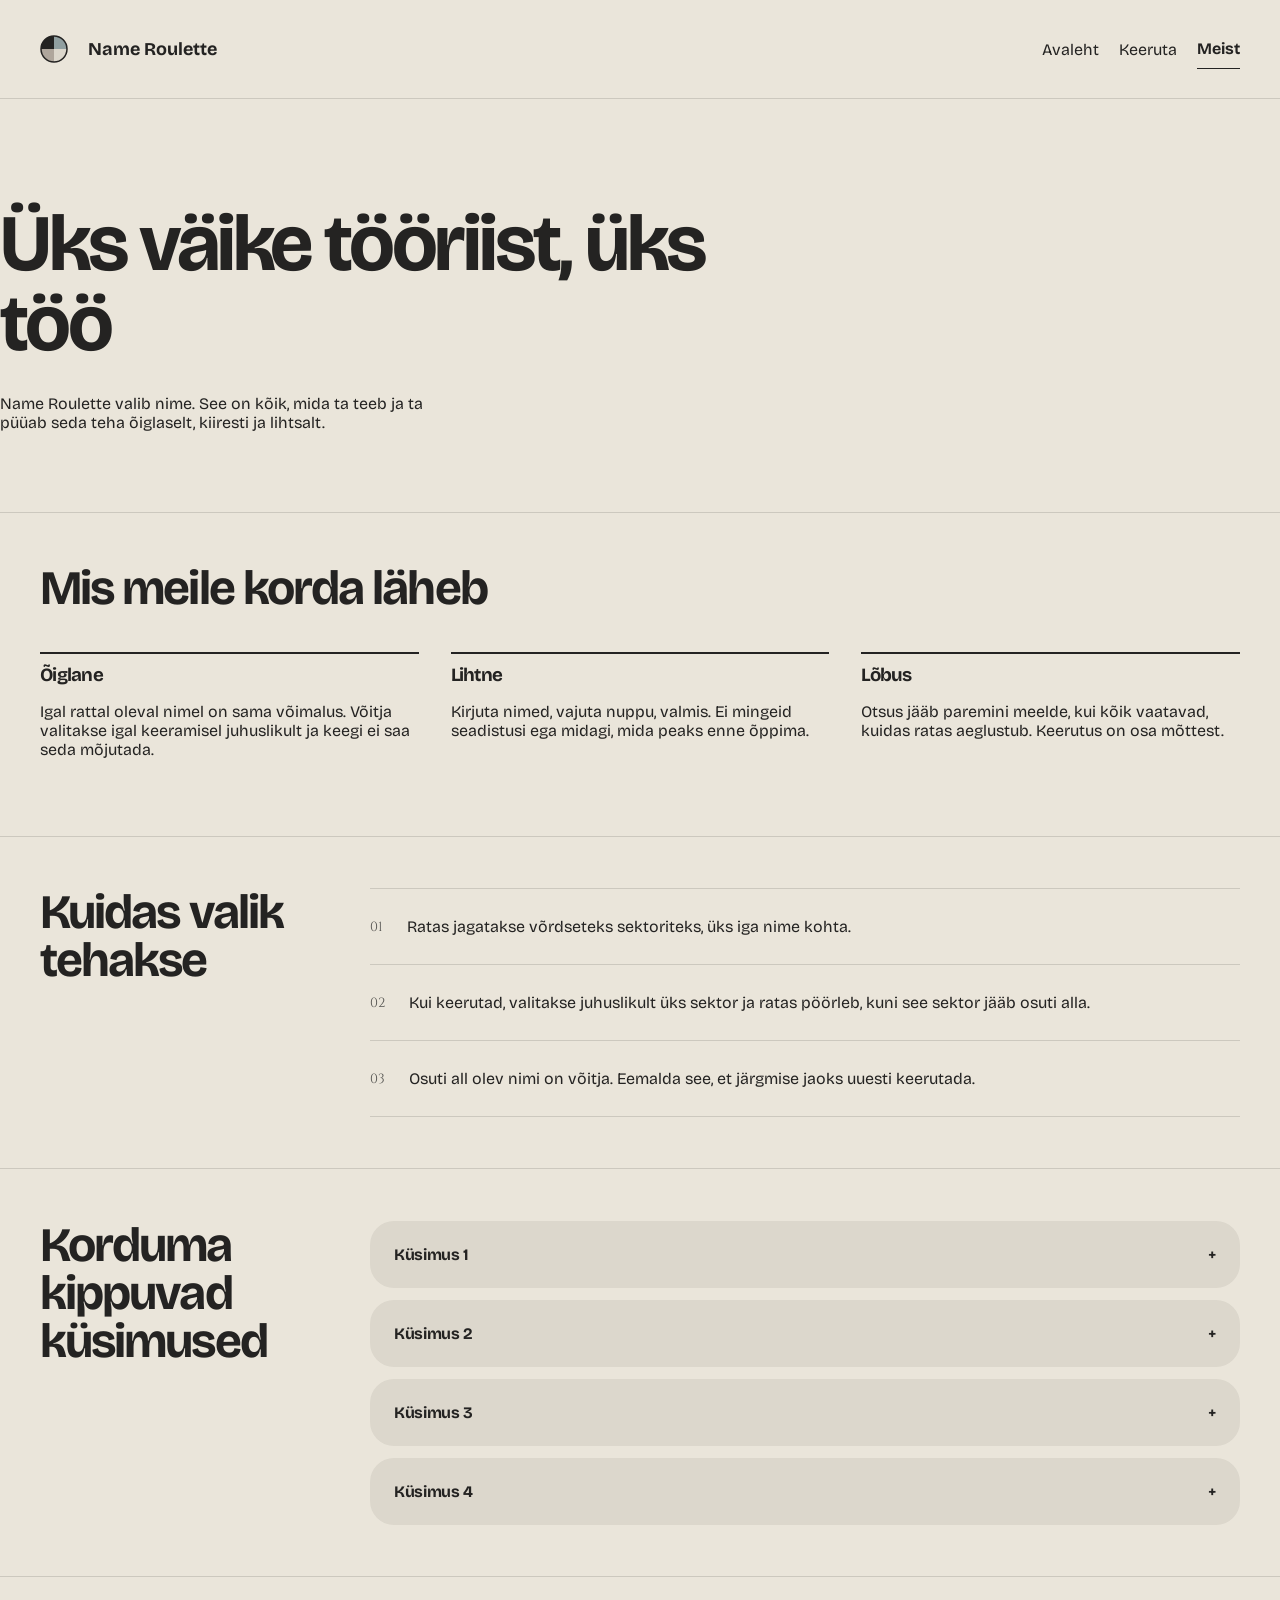
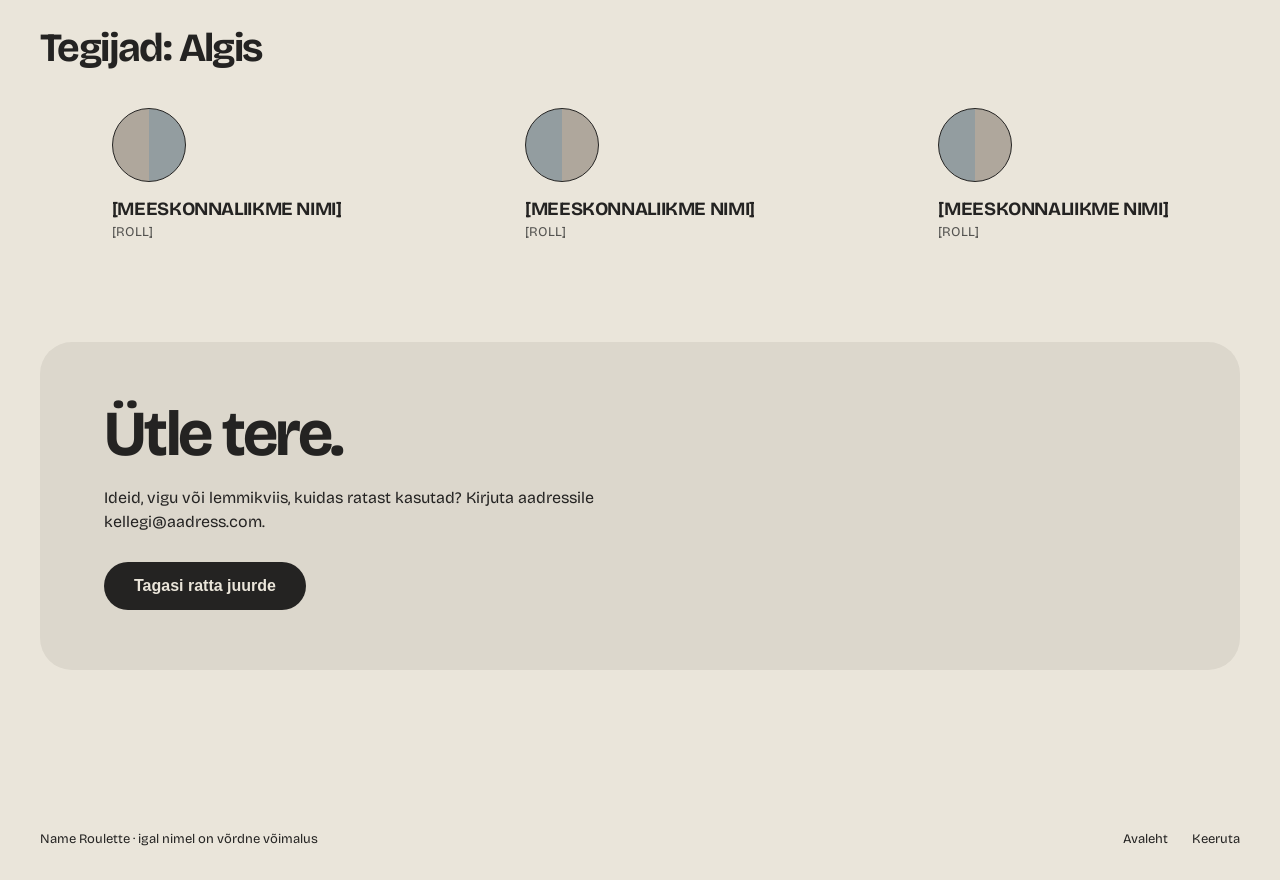
==== public/about.html @ b5416e70 "Add about page" ====
<!DOCTYPE html>
<html lang="et">
<head>
    <meta charset="UTF-8">
    <title>Name Roulette</title>
    <link rel="stylesheet" href="css/main.css">
    <meta name="viewport" content="width=device-width, initial-scale=1.0">
</head>
<body>
    <header>
        <div class="full-logo"><img src="./media/logo.svg" alt="Low fidelity roulette">
            <p>Name Roulette</p>
        </div>
        <div class="nav">
            <a href="/public/index.html">Avaleht</a>
            <a href="/main">Keeruta</a>
            <a class="active" href="">Meist</a>
        </div>
    </header>
    <div class="line"></div>
    <section class="about-hero">
        <div class="h-left">
            <h1>Üks väike tööriist, üks <br>töö</h1>
            <p>Name Roulette valib nime. See on kõik, mida ta teeb ja ta <br>püüab seda teha õiglaselt, kiiresti ja lihtsalt.</p>
        </div>
    </section>
    <div class="line"></div>
    <section class="about-info">
        <h2>Mis meile korda läheb</h2>
        <div class="about-info-container">
            <div class="step">
                <h3>Õiglane</h3>
                <p>Igal rattal oleval nimel on sama võimalus. Võitja valitakse igal keeramisel juhuslikult ja keegi ei saa seda mõjutada.</p>
            </div>
            <div class="step">
                <h3>Lihtne</h3>
                <p>Kirjuta nimed, vajuta nuppu, valmis. Ei mingeid seadistusi ega midagi, mida peaks enne õppima.</p>
            </div>
            <div class="step">
                <h3>Lõbus</h3>
                <p>Otsus jääb paremini meelde, kui kõik vaatavad, kuidas ratas aeglustub. Keerutus on osa mõttest.</p>
            </div>
        </div>
    </section>
    <div class="line"></div>
    <section class="process">
        <h2>Kuidas valik tehakse</h2>
        <ol class="process-list">
            <li>
                <span class="number">01</span>
                <p>Ratas jagatakse võrdseteks sektoriteks, üks iga nime kohta.</p>
            </li>
            <li>
                <span class="number">02</span>
                <p>Kui keerutad, valitakse juhuslikult üks sektor ja ratas pöörleb, kuni see sektor jääb osuti alla.</p>
            </li>
            <li>
                <span class="number">03</span>
                <p>Osuti all olev nimi on võitja. Eemalda see, et järgmise jaoks uuesti keerutada.</p>
            </li>
        </ol>
    </section>
    <div class="line"></div>
    <section class="faq">
        <h2>Korduma kippuvad küsimused</h2>
        <div class="faq-list">
            <details class="faq-item">
                <summary>Küsimus 1</summary>
                <p>Vastus 1</p>
            </details>
            <details class="faq-item">
                <summary>Küsimus 2</summary>
                <p>Vastus 2</p>
            </details>
            <details class="faq-item">
                <summary>Küsimus 3</summary>
                <p>Vastus 3</p>
            </details>
            <details class="faq-item">
                <summary>Küsimus 4</summary>
                <p>Vastus 4</p>
            </details>
        </div>
    </section>
    <div class="line"></div>
    <section class="team">
        <h2>Tegijad: Algis</h2>
        <div class="team-list">
            <div class="member">
                <div class="avatar"></div>
                <h3>[MEESKONNALIIKME NIMI]</h3>
                <p>[ROLL]</p>
            </div>
            <div class="member">
                <div class="avatar flip"></div>
                <h3>[MEESKONNALIIKME NIMI]</h3>
                <p>[ROLL]</p>
            </div>
            <div class="member">
                <div class="avatar flip"></div>
                <h3>[MEESKONNALIIKME NIMI]</h3>
                <p>[ROLL]</p>
            </div>
        </div>
    </section>
    <section class="contact">
        <div class="contact-card">
            <h2>Ütle tere.</h2>
            <p>Ideid, vigu või lemmikviis, kuidas ratast kasutad? Kirjuta aadressile kellegi@aadress.com.</p>
            <a href="/main"><button class="cta">Tagasi ratta juurde</button></a>
        </div>
    </section>
    <footer>
        <p class="slogan">
            Name Roulette · igal nimel on võrdne võimalus
        </p>
        <div class="links">
            <a href="/public/index.html">Avaleht</a>
            <a href="/main">Keeruta</a>
        </div>
    </footer>
</body>
</html>
---- public/css/main.css ----
@import url('https://fonts.googleapis.com/css2?family=Bricolage+Grotesque:opsz,wght@12..96,200..800&family=Cinzel:wght@400..900&display=swap');

body {
    font-family: 'Bricolage Grotesque', sans-serif;
    font-optical-sizing: auto;
    font-style: normal;


    max-width: 1400px;
    display: flex;
    flex-direction: column;
    margin: auto;
    background-color: #EAE5DA;
    color: #242322;
    overflow-x: hidden;

}
header {
    display: flex;
    align-items: center;
    justify-content: space-between;
    padding: 20px 40px;
}
.full-logo {
    display: flex;
    flex-direction: row;
    align-items: center;
    gap: 20px;
}
.full-logo p {
    font-weight: bold;
    font-size: large;
}
header .nav{
    display: flex;
    flex-direction: row;
    align-items: center;
    gap: 20px;
}
header .nav a {
    text-decoration: none;
    color: inherit;
}
header .nav a.active {
    border-bottom: 1px solid;
    padding-bottom: 10px;
    transform: translatey(5px);
    font-weight: bold;
}
.hero {
    display: flex;
    flex-direction: row;
    padding: 0 40px;
    justify-content: space-between;
    margin-top: 10%;
    padding-bottom: 10%;
}
.hero .h-left {
    max-width: 400px;
}
h1 {
    font-size: 5em;
    line-height: 1;
    letter-spacing: -0.04em;
    margin-bottom: 30px;
}
.h1-style {
    font-size: 5em;
    line-height: 1;
    letter-spacing: -0.04em;
    margin-bottom: 30px;
}
h2 {
    font-size: 3em;
    line-height: 1;
    letter-spacing: -0.04em;
}

.hero .h-left p {
    font-size: large;
}
.cta {
    padding: 15px 30px;
    border-radius: 100px;
    font-size: inherit;
    background-color: #242322;
    color: #EAE5DA;
    border: none;
    cursor: pointer;
    font-weight: bold;

}
.hero .h-buttons {
    display: flex;
    flex-direction: row;
    align-items: center;
    margin-top: 30px;
}
.hero .h-buttons a{
    color: inherit;
    margin: 0 20px;
    font-weight: 600;
}
.hero .h-right img {
    width: 480px;
}

.line {
    width: 100%;
    height: 1px;
    background: #CCC8BE;
}
.howto {
    padding: 10% 40px;
}

.howto-container {
    display: flex;
    align-items: center;
    justify-content: center;
    gap: 24px;
}

.step {
    display: flex;
    flex-direction: column;
    background-color: #DCD7CC;
    padding: 32px;
    border-radius: 24px;
    width: 100%;
}

.howto h3 {
    margin: 0;
    letter-spacing: -0.04em;
}
.howto h2 {
    margin-top: 0;
}
.howto-container .step span {
    color: #545350;
    font-size: smaller;
    letter-spacing: -0.04em;
}
.howto-container .step .count {
    color: #545350;
    font-size: smaller;
    margin-top: 0;
}
.howto-container .inner {
    margin-bottom: 0;
}
.info {
    padding: 10% 40px;
}
.info h2 {
    margin-top: 0;
}
.info h3 {
    margin: 0;
    letter-spacing: -0.04em;
}
.info-container {
    display: flex;
    flex-direction: row;
    align-items: flex-start;
    gap: 32px;
}
.info .step {
    background: none;
    border-top: 2px solid;
    border-radius: 0;
    padding: 10px 0;
}
.tryout {
    display: flex;
    flex-direction: column;
    align-items: flex-start;
    border-radius: 32px;
    background-color: #242322;
    color: #EAE5DA;
    padding: 40px;
    margin-bottom: 10%;
    padding-bottom: 60px;
}
.cta-inv {
    padding: 15px 30px;
    border-radius: 100px;
    font-size: inherit;
    background-color: #EAE5DA;
    color: #242322;
    border: none;
    cursor: pointer;
    font-weight: bold;
}

footer {
    display: flex;
    justify-content: space-between;
    align-items: center;
    padding: 20px 40px;
    font-size: small;
}

footer a {
    text-decoration: none;
    color: inherit;
}
footer .links {
    display: flex;
    gap: 24px;
}

/* ABOUT PAGE*/
.about-hero {
    padding-top: 3%;
    padding-bottom: 5%;
}

.about-info {
    padding: 4% 40px;
}
.about-info h2 {
    margin-top: 0;
}
.about-info h3 {
    margin: 0;
    letter-spacing: -0.04em;
}
.about-info-container {
    display: flex;
    flex-direction: row;
    align-items: flex-start;
    gap: 32px;
}
.about-info .step {
    background: none;
    border-top: 2px solid;
    border-radius: 0;
    padding: 10px 0;
}
.process {
    display: grid;
    grid-template-columns: 1fr 3fr;
    gap: 40px;
    align-items: start;
    padding: 4% 40px;
}
.process h2 {
    margin: 0;
}
.process-list {
    list-style: none;
    margin: 0;
    padding: 0;
    border-bottom: 1px solid #CCC8BE;
}
.process-list li {
    display: flex;
    align-items: center;
    gap: 24px;
    padding: 28px 0;
    border-top: 1px solid #CCC8BE;
}
.process-list .number {
    font-family: 'Cinzel', serif;
    font-size: smaller;
    color: #545350;
}
.process-list p {
    margin: 0;
}
.faq {
    display: grid;
    grid-template-columns: 1fr 3fr;
    gap: 40px;
    align-items: start;
    padding: 4% 40px;
}
.faq h2 {
    margin: 0;
}
.faq-list {
    display: flex;
    flex-direction: column;
    gap: 12px;
}
.faq-item {
    background-color: #DCD7CC;
    border-radius: 24px;
    padding: 0;
    overflow: hidden;
    transition: background-color 0.2s;
}
.faq-item[open] {
background-color: #D3CEC2;
}
@media (hover: hover) {
    .faq-item:hover {
        background-color: #D3CEC2;
    }
}
.faq-item:hover,
.faq-item[open] {
    background-color: #D3CEC2;
}
.faq-item summary {
    display: flex;
    justify-content: space-between;
    align-items: center;
    font-weight: bold;
    letter-spacing: -0.02em;
    cursor: pointer;
    list-style: none;
    padding: 24px;
}
.faq-item summary::after {
    content: "+";
}
.faq-item summary::-webkit-details-marker {
    display: none;
}
.faq-item[open] summary::after {
    content: "−";
}
.faq-item p {
    margin: 0;
    padding: 0 24px 24px;
    color: #545350;
    font-size: smaller;
}
.team {
    padding: 4% 40px;
}
.team h2 {
    margin: 0 0 40px;
    font-size: 2.5em;
}
.team-list {
    display: flex;
    justify-content: space-around;
    gap: 40px;
}
.member .avatar {
    width: 72px;
    height: 72px;
    border-radius: 50%;
    border: 1.5px solid #242322;
    background: linear-gradient(90deg, #AFA79C 50%, #939DA0 50%);
    margin-bottom: 16px;
}
.member .avatar.flip {
    background: linear-gradient(90deg, #939DA0 50%, #AFA79C 50%);
}
.member h3 {
    margin: 0 0 4px;
    letter-spacing: -0.02em;
}
.member p {
    margin: 0;
    font-size: smaller;
    color: #545350;
}
.contact {
    padding: 4% 40px 10%;
}
.contact-card {
    display: flex;
    flex-direction: column;
    align-items: flex-start;
    background-color: #DCD7CC;
    border-radius: 32px;
    padding: 60px 64px;
}
.contact-card h2 {
    font-size: 4em;
    margin: 0 0 20px;
}
.contact-card p {
    max-width: 500px;
    margin: 0 0 28px;
    line-height: 1.5;
}

/*MOBILE*/

@media (max-width: 999px) {
    .hero .h-right img {
        width: 380px;

    }
}

@media (max-width: 800px) {
    body {
    }

    .hero .h-right img {
        width: 380px;
        transform: translateX(40%);
        position: absolute;
        right: 0;
        z-index: -1;
        filter: opacity(0.2) blur(2px);
    }

    .howto-container {
        flex-direction: column;
        gap: 10px;
    }

    .howto-container .step {
        width: auto;
    }

    .howto-container > div:nth-child(1) {
        transform: translate(-10px, 0);
    }

    .howto-container > div:nth-child(2) {
        transform: translate(10px, 0);
    }

    .howto-container > div:nth-child(3) {
        transform: translate(30px, 0);
    }

    .info-container {
        flex-direction: column;

    }

    .full-logo p {
        display: none;
    }

    .hero .h-buttons a {
        margin-right: 0;

    }

        .about-hero h1 {
        font-size: 3em;
    }
    .about-hero {
        padding-left: 20px;
        padding-right: 20px;
    }

    .about-info h2,
    .process h2,
    .faq h2 {
        font-size: 2em;
    }

    .about-info,
    .process,
    .faq,
    .team,
    .contact {
        padding-left: 20px;
        padding-right: 20px;
    }

    .process-list li {
        align-items: flex-start;
        gap: 16px;
        padding: 20px 0;
    }

    .team h2 {
        font-size: 2em;
    }

    .about-info-container {
        flex-direction: column;
    }

    .process {
        grid-template-columns: 1fr;
        gap: 24px; 
    }

    .faq {
        grid-template-columns: 1fr;
        gap: 24px;
    }

    .team-list {
        flex-direction: column;
        gap: 32px;
    }

    .contact-card {
        padding: 40px 24px;
    }
    .contact-card h2 {
        font-size: 3em;
    }
}
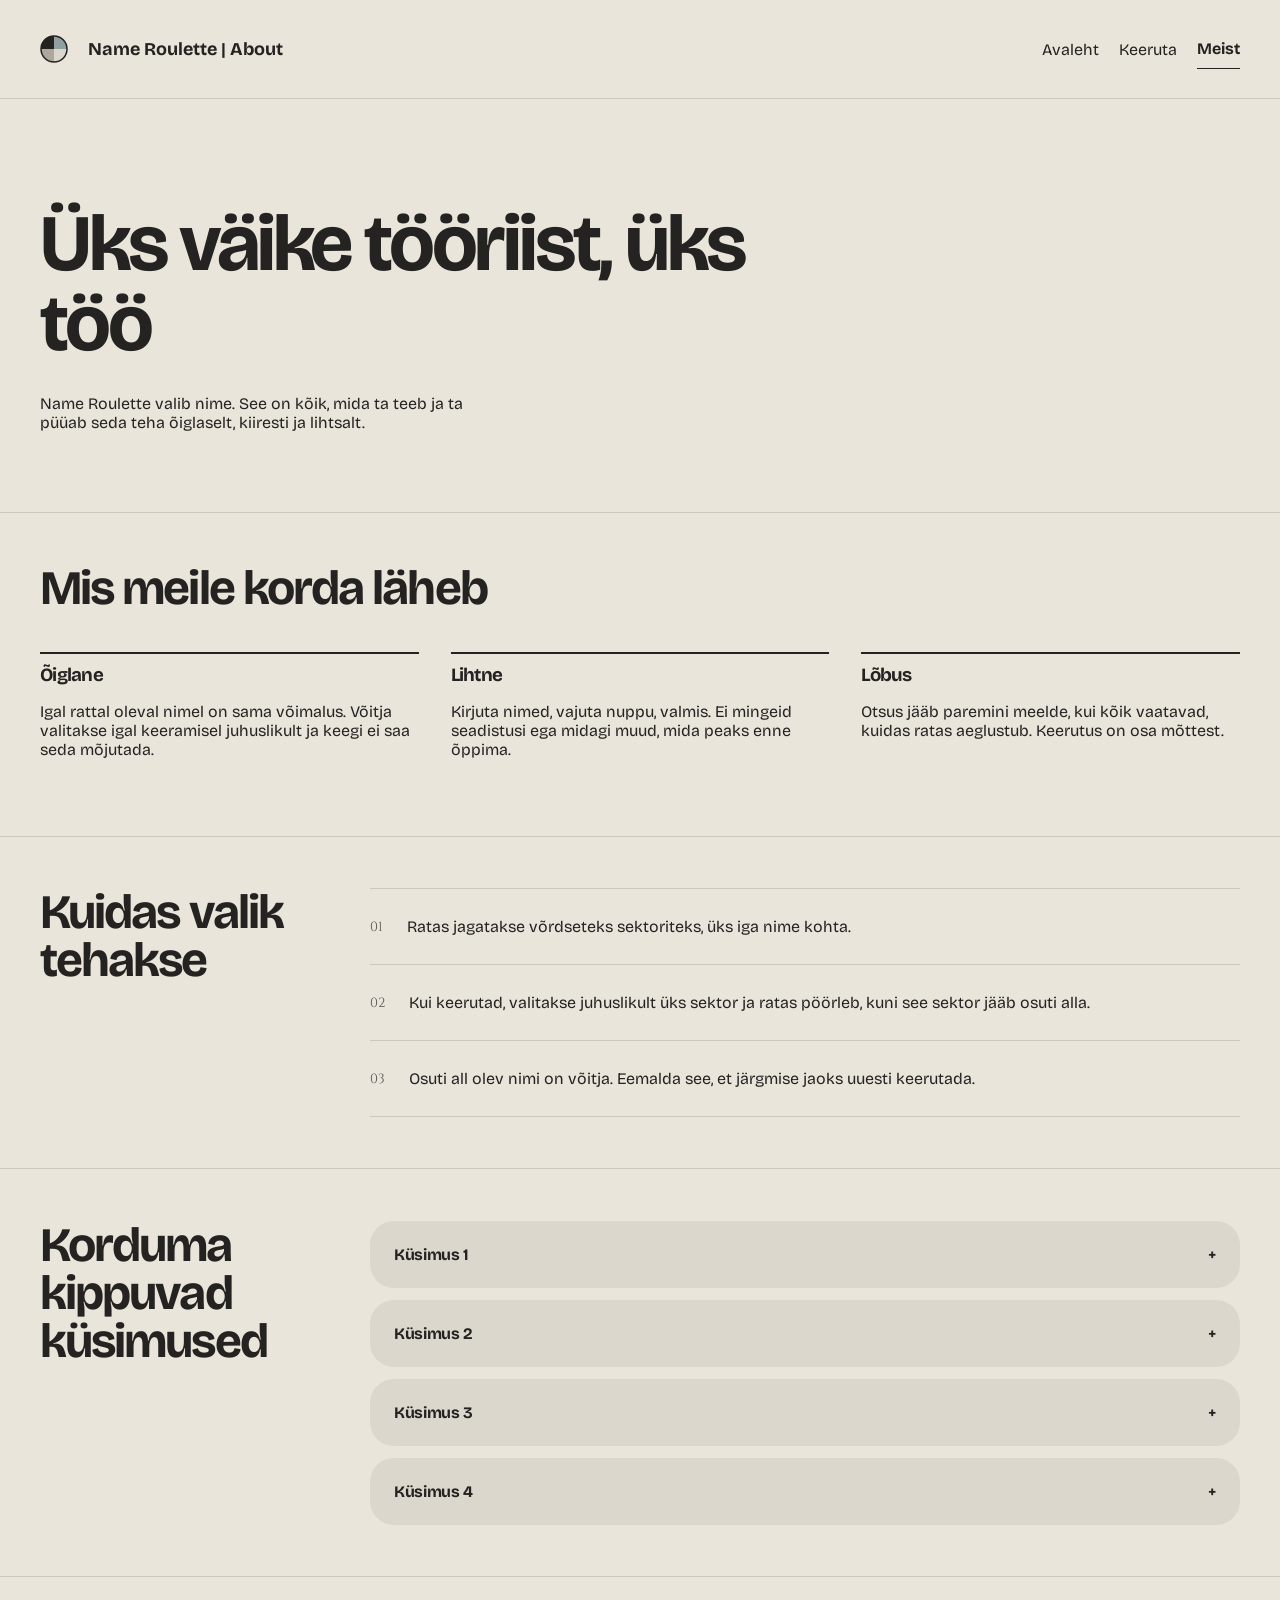
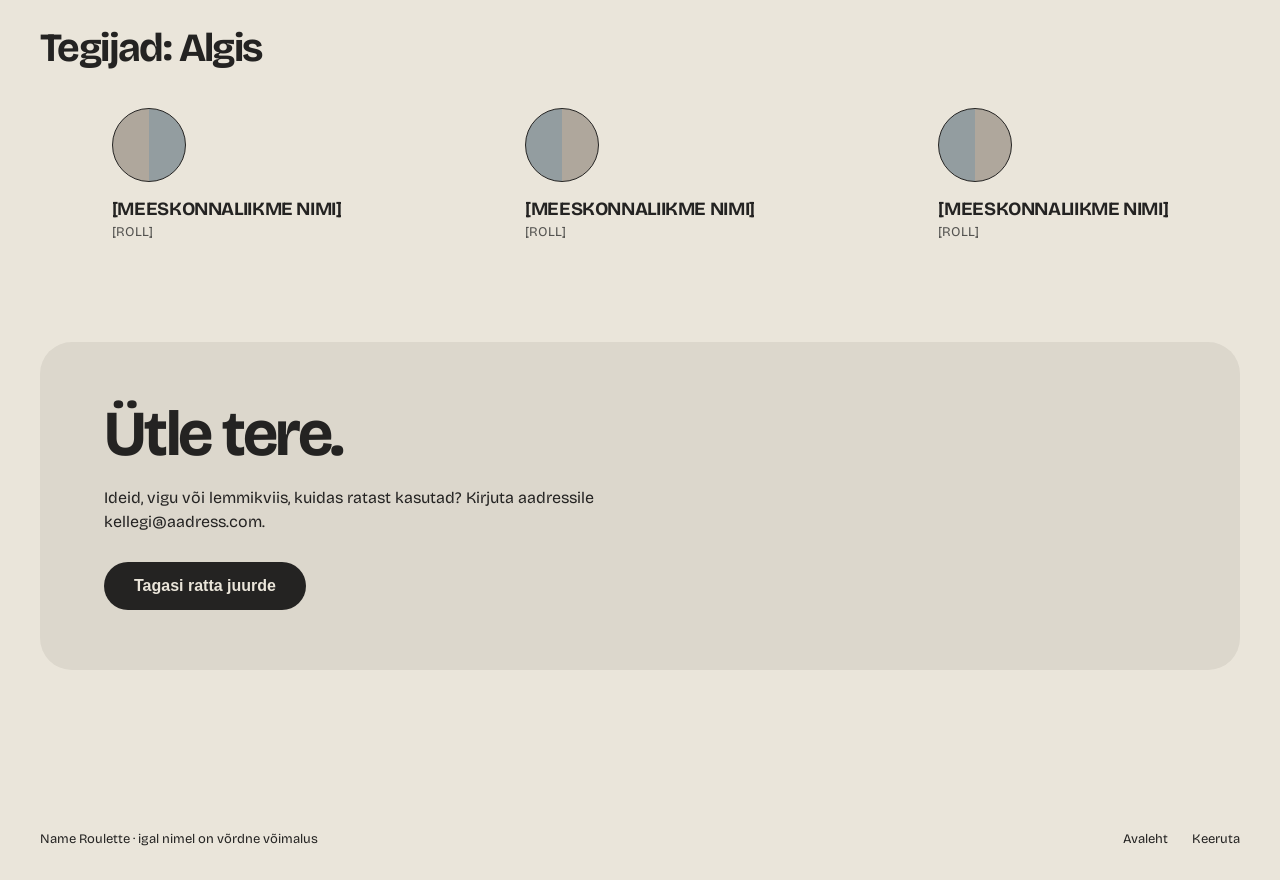
==== commit 77229ed9: "Lisa nimekirja haldus: lisa, eemalda, tühjenda, näidisnimed" ====
--- a/public/about.html
+++ b/public/about.html
@@ -9,11 +9,11 @@
 <body>
     <header>
         <div class="full-logo"><img src="./media/logo.svg" alt="Low fidelity roulette">
-            <p>Name Roulette</p>
+            <p>Name Roulette | About</p>
         </div>
         <div class="nav">
             <a href="/public/index.html">Avaleht</a>
-            <a href="/main">Keeruta</a>
+            <a href="/public/main.html">Keeruta</a>
             <a class="active" href="">Meist</a>
         </div>
     </header>
@@ -34,7 +34,7 @@
             </div>
             <div class="step">
                 <h3>Lihtne</h3>
-                <p>Kirjuta nimed, vajuta nuppu, valmis. Ei mingeid seadistusi ega midagi, mida peaks enne õppima.</p>
+                <p>Kirjuta nimed, vajuta nuppu, valmis. Ei mingeid seadistusi ega midagi muud, mida peaks enne õppima.</p>
             </div>
             <div class="step">
                 <h3>Lõbus</h3>
@@ -107,7 +107,7 @@
         <div class="contact-card">
             <h2>Ütle tere.</h2>
             <p>Ideid, vigu või lemmikviis, kuidas ratast kasutad? Kirjuta aadressile kellegi@aadress.com.</p>
-            <a href="/main"><button class="cta">Tagasi ratta juurde</button></a>
+            <a href="/public/main.html"><button class="cta">Tagasi ratta juurde</button></a>
         </div>
     </section>
     <footer>
@@ -116,7 +116,7 @@
         </p>
         <div class="links">
             <a href="/public/index.html">Avaleht</a>
-            <a href="/main">Keeruta</a>
+            <a href="/public/main.html">Keeruta</a>
         </div>
     </footer>
 </body>
--- a/public/css/main.css
+++ b/public/css/main.css
@@ -213,8 +213,7 @@
 
 /* ABOUT PAGE*/
 .about-hero {
-    padding-top: 3%;
-    padding-bottom: 5%;
+    padding: 3% 40px 5%;
 }
 
 .about-info {
@@ -497,4 +496,440 @@
     .contact-card h2 {
         font-size: 3em;
     }
-}   
+}
+
+
+/*main.html*/
+
+.roulette-page,
+.roulette-page * {
+    box-sizing: border-box;
+}
+
+.roulette-page button,
+.roulette-page input {
+    font: inherit;
+}
+
+.roulette-page button {
+    cursor: pointer;
+}
+
+.roulette-page {
+    display: grid;
+    grid-template-columns: minmax(0, 410px) minmax(0, 510px);
+    gap: 80px;
+    align-items: start;
+
+    width: 100%;
+    max-width: 1080px;
+
+    margin: 0 auto;
+    padding: 115px 40px 125px;
+}
+
+/*vasak pool*/
+
+.roulette-page .roulette-info h1 {
+    font-size: 58px;
+    line-height: 1.05;
+    letter-spacing: -0.05em;
+    margin: 0 0 16px;
+    white-space: nowrap;
+}
+
+.roulette-intro {
+    font-size: 17px;
+    margin: 0;
+    line-height: 1.5;
+}
+
+/*lühike juhend*/
+
+.roulette-instructions {
+    list-style: none;
+    display: flex;
+    flex-direction: column;
+    gap: 12px;
+
+    padding: 0;
+    margin: 28px 0;
+}
+
+.roulette-instructions li {
+    display: flex;
+    align-items: center;
+    gap: 12px;
+    font-size: 15px;
+}
+
+.instruction-num {
+    display: flex;
+    justify-content: center;
+    align-items: center;
+
+    width: 24px;
+    height: 24px;
+    flex-shrink: 0;
+
+    border-radius: 50%;
+    background-color: #DCD7CC;
+    color: #545350;
+
+    font-size: 12px;
+    font-weight: bold;
+}
+
+/*nime lisamine*/
+
+.names-editor label {
+    display: block;
+    margin-bottom: 8px;
+    font-size: 16px;
+    font-weight: bold;
+}
+
+.name-entry {
+    display: flex;
+    gap: 10px;
+    width: 100%;
+}
+
+.name-entry input {
+    flex: 1;
+    min-width: 0;
+    height: 50px;
+
+    padding: 0 15px;
+    border: 2px solid #242322;
+    border-radius: 12px;
+    outline: none;
+
+    background: transparent;
+    color: #242322;
+}
+
+.name-entry input:focus {
+    border-color: #939DA0;
+}
+
+.add-button {
+    padding: 0 23px;
+    border: none;
+    border-radius: 12px;
+
+    background-color: #242322;
+    color: #EAE5DA;
+
+    font-weight: bold;
+}
+
+.name-hint {
+    margin: 8px 0 0;
+    color: #545350;
+    font-size: 12px;
+}
+
+/*Nimekirja pealkiri ja nupud */
+
+.names-header {
+    display: flex;
+    justify-content: space-between;
+    align-items: center;
+    gap: 12px;
+
+    margin-top: 28px;
+    margin-bottom: 15px;
+}
+
+.roulette-page .names-header h2 {
+    margin: 0;
+    font-size: 16px;
+    letter-spacing: normal;
+    font-weight: bold;
+}
+
+.names-actions {
+    display: flex;
+    gap: 16px;
+}
+
+.text-button {
+    padding: 0;
+    border: none;
+    background: none;
+
+    color: #545350;
+    font-size: 13px !important;
+    text-decoration: underline;
+}
+
+/*nimede nimekiri*/
+
+.names-list {
+    display: flex;
+    flex-direction: column;
+    gap: 7px;
+
+    list-style: none;
+    margin: 0;
+    padding: 0;
+}
+
+.name-item {
+    display: flex;
+    align-items: center;
+    gap: 18px;
+
+    min-height: 48px;
+    padding: 0 16px;
+
+    background-color: #DCD7CC;
+    border-radius: 12px;
+}
+
+.name-index {
+    min-width: 24px;
+    font-family: 'Cinzel', serif;
+    font-size: 12px;
+    color: #545350;
+}
+
+.person-name {
+    font-size: 16px;
+    font-weight: 700;
+}
+
+.remove-name {
+    margin-left: auto;
+    border: none;
+    background: none;
+    color: #242322;
+    font-size: 20px !important;
+}
+
+/*parem pool*/
+
+.roulette-game {
+    display: flex;
+    flex-direction: column;
+    align-items: center;
+    gap: 42px;
+    min-width: 0;
+}
+
+/*loosiratas*/
+
+.wheel-holder {
+    position: relative;
+    width: 100%;
+    max-width: 500px;
+}
+
+.roulette-wheel {
+    position: relative;
+    width: 100%;
+    aspect-ratio: 1;
+
+    border: 2px solid #242322;
+    border-radius: 50%;
+    overflow: hidden;
+
+    background: conic-gradient(
+        from 0deg,
+        #242322 0deg 60deg,
+        #939DA0 60deg 120deg,
+        #EAE5DA 120deg 180deg,
+        #AFA79C 180deg 240deg,
+        #242322 240deg 300deg,
+        #939DA0 300deg 360deg
+    );
+}
+
+/*Ratta nool*/
+
+.wheel-pointer {
+    position: absolute;
+    z-index: 2;
+    top: -16px;
+    left: 50%;
+
+    width: 0;
+    height: 0;
+
+    transform: translateX(-50%);
+
+    border-left: 10px solid transparent;
+    border-right: 10px solid transparent;
+    border-top: 20px solid #242322;
+}
+
+/*nimed ratta peal*/
+
+.wheel-label {
+    position: absolute;
+    font-size: 21px;
+    font-weight: 800;
+    white-space: nowrap;
+    line-height: 1;
+}
+
+.label-aino {
+    left: 60%;
+    top: 28%;
+    transform: translate(-50%, -50%) rotate(-60deg);
+    color: #EAE5DA;
+}
+
+.label-mart {
+    left: 71%;
+    top: 50%;
+    transform: translate(-50%, -50%);
+    color: #242322;
+}
+
+.label-liisa {
+    left: 60%;
+    top: 72%;
+    transform: translate(-50%, -50%) rotate(60deg);
+    color: #242322;
+}
+
+.label-jaan {
+    left: 40%;
+    top: 72%;
+    transform: translate(-50%, -50%) rotate(-60deg);
+    color: #242322;
+}
+
+.label-kadri {
+    left: 29%;
+    top: 50%;
+    transform: translate(-50%, -50%) rotate(180deg);
+    color: #EAE5DA;
+}
+
+.label-tonu {
+    left: 40%;
+    top: 28%;
+    transform: translate(-50%, -50%) rotate(60deg);
+    color: #242322;
+}
+
+/*ratta ring*/
+
+.wheel-center {
+    position: absolute;
+    top: 50%;
+    left: 50%;
+
+    width: 14%;
+    aspect-ratio: 1;
+
+    transform: translate(-50%, -50%);
+
+    border-radius: 50%;
+    border: 2px solid #242322;
+    background-color: #EAE5DA;
+}
+
+/*spin nupp*/
+
+.spin-button {
+    min-width: 260px;
+    font-size: 18px;
+}
+
+/*nuppude efektid*/
+
+@media (hover: hover) {
+    .add-button:hover,
+    .spin-button:hover {
+        background-color: #3b3937;
+    }
+
+    .remove-name:hover,
+    .text-button:hover {
+        opacity: 0.6;
+    }
+}
+
+/*Tahvelarvuti vaade*/
+
+@media (max-width: 1100px) {
+
+    .roulette-page {
+        grid-template-columns: minmax(0, 1fr) minmax(0, 1fr);
+        gap: 40px;
+        padding-top: 80px;
+    }
+
+    .roulette-page .roulette-info h1 {
+        font-size: clamp(36px, 5vw, 58px);
+    }
+
+    .wheel-label {
+        font-size: clamp(15px, 2vw, 21px);
+    }
+}
+
+/*Telefoni vaade*/
+
+@media (max-width: 800px) {
+
+    .roulette-page {
+        display: flex;
+        flex-direction: column;
+        gap: 65px;
+
+        padding: 65px 20px 90px;
+        max-width: 520px;
+    }
+
+    .roulette-info,
+    .roulette-game {
+        width: 100%;
+    }
+
+    .roulette-page .roulette-info h1 {
+        font-size: clamp(38px, 9vw, 56px);
+        white-space: normal;
+    }
+
+    .roulette-intro {
+        font-size: 16px;
+    }
+
+    .roulette-game {
+        gap: 35px;
+    }
+
+    .wheel-holder {
+        max-width: 440px;
+    }
+
+    .wheel-label {
+        font-size: clamp(13px, 4vw, 21px);
+    }
+
+    .names-header {
+        flex-wrap: wrap;
+    }
+}
+
+@media (max-width: 380px) {
+
+    .roulette-page {
+        padding-left: 16px;
+        padding-right: 16px;
+    }
+
+    .roulette-instructions li {
+        font-size: 13px;
+    }
+
+    .names-actions {
+        gap: 10px;
+    }
+}
+
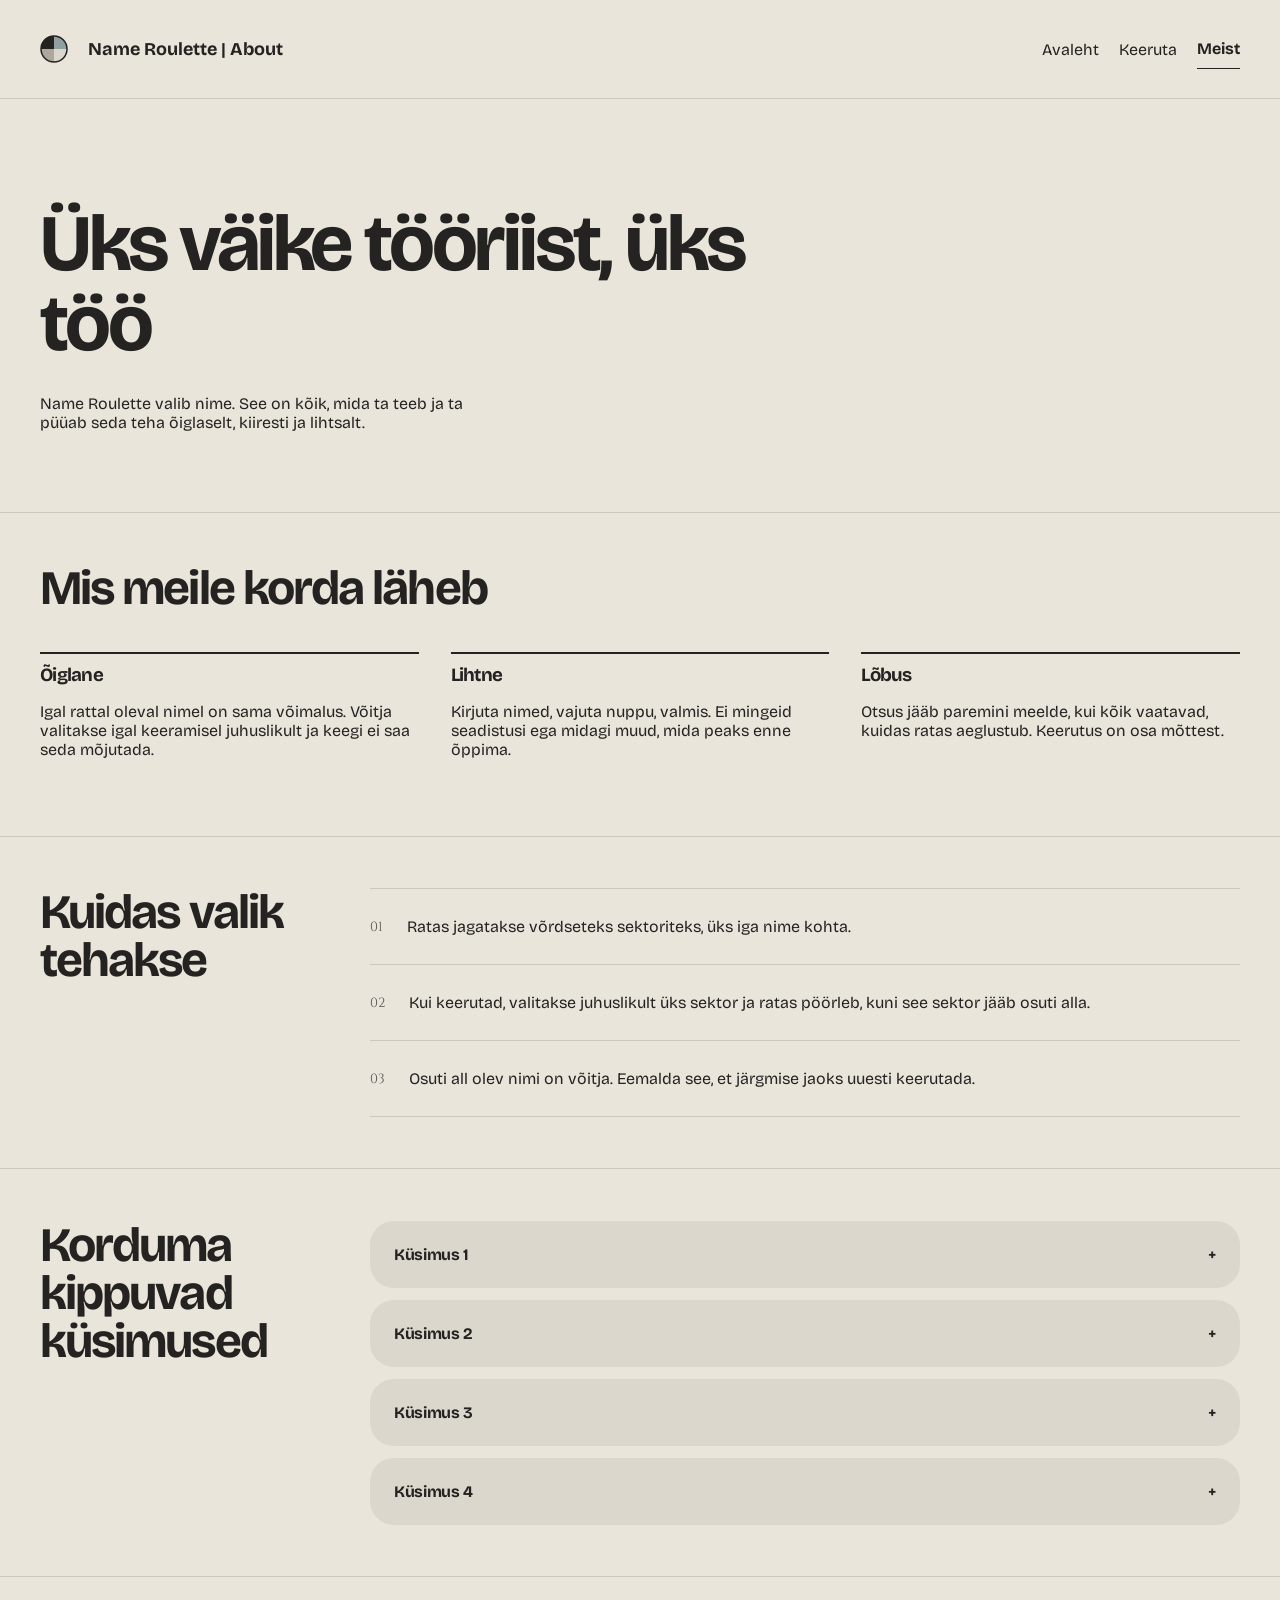
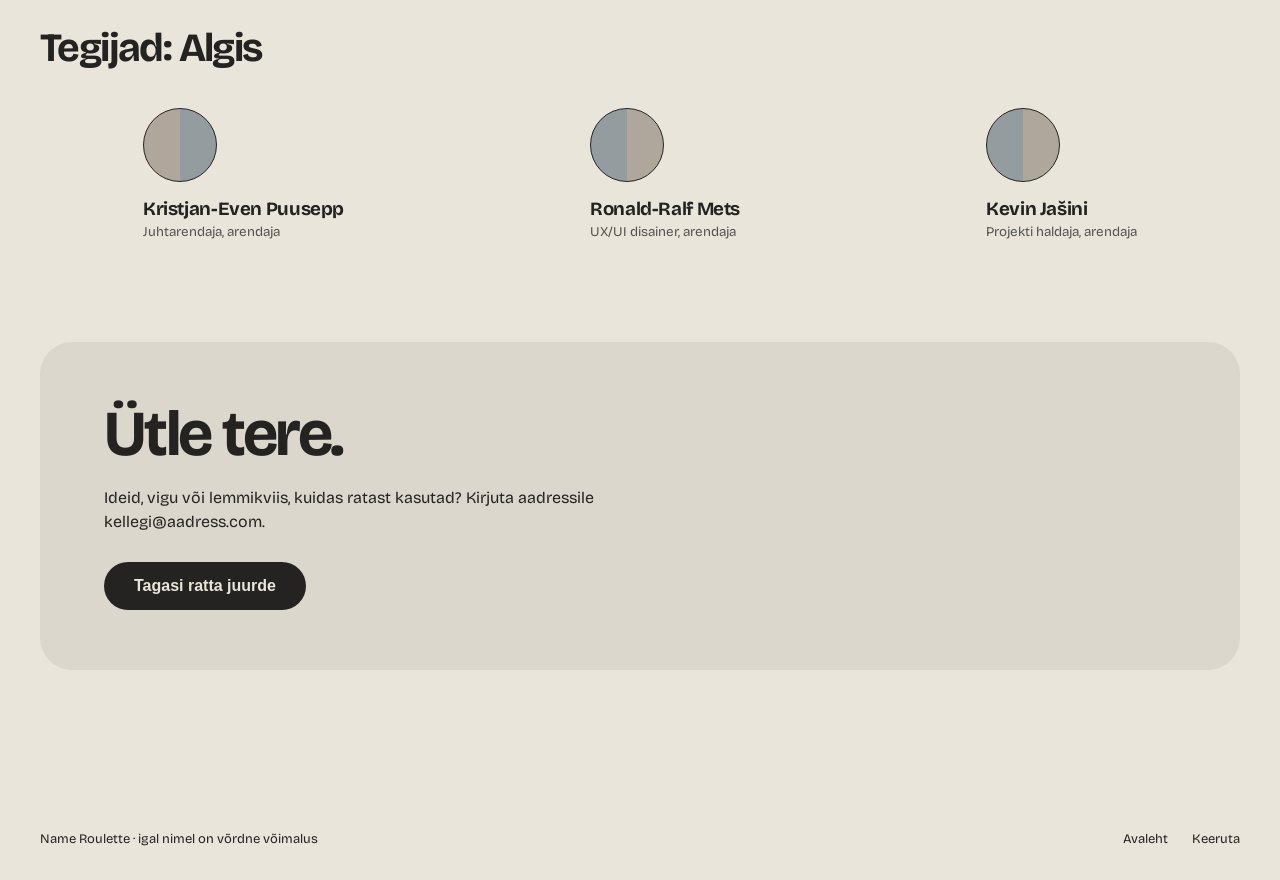
==== commit c58ee5de: "About Page'ile Meeskonna liikmete nimede ja rollide lisamine." ====
--- a/public/about.html
+++ b/public/about.html
@@ -88,18 +88,18 @@
         <div class="team-list">
             <div class="member">
                 <div class="avatar"></div>
-                <h3>[MEESKONNALIIKME NIMI]</h3>
-                <p>[ROLL]</p>
+                <h3>Kristjan-Even Puusepp</h3>
+                <p>Juhtarendaja, arendaja</p>
             </div>
             <div class="member">
                 <div class="avatar flip"></div>
-                <h3>[MEESKONNALIIKME NIMI]</h3>
-                <p>[ROLL]</p>
+                <h3>Ronald-Ralf Mets</h3>
+                <p>UX/UI disainer, arendaja</p>
             </div>
             <div class="member">
                 <div class="avatar flip"></div>
-                <h3>[MEESKONNALIIKME NIMI]</h3>
-                <p>[ROLL]</p>
+                <h3>Kevin Jašini</h3>
+                <p>Projekti haldaja, arendaja</p>
             </div>
         </div>
     </section>
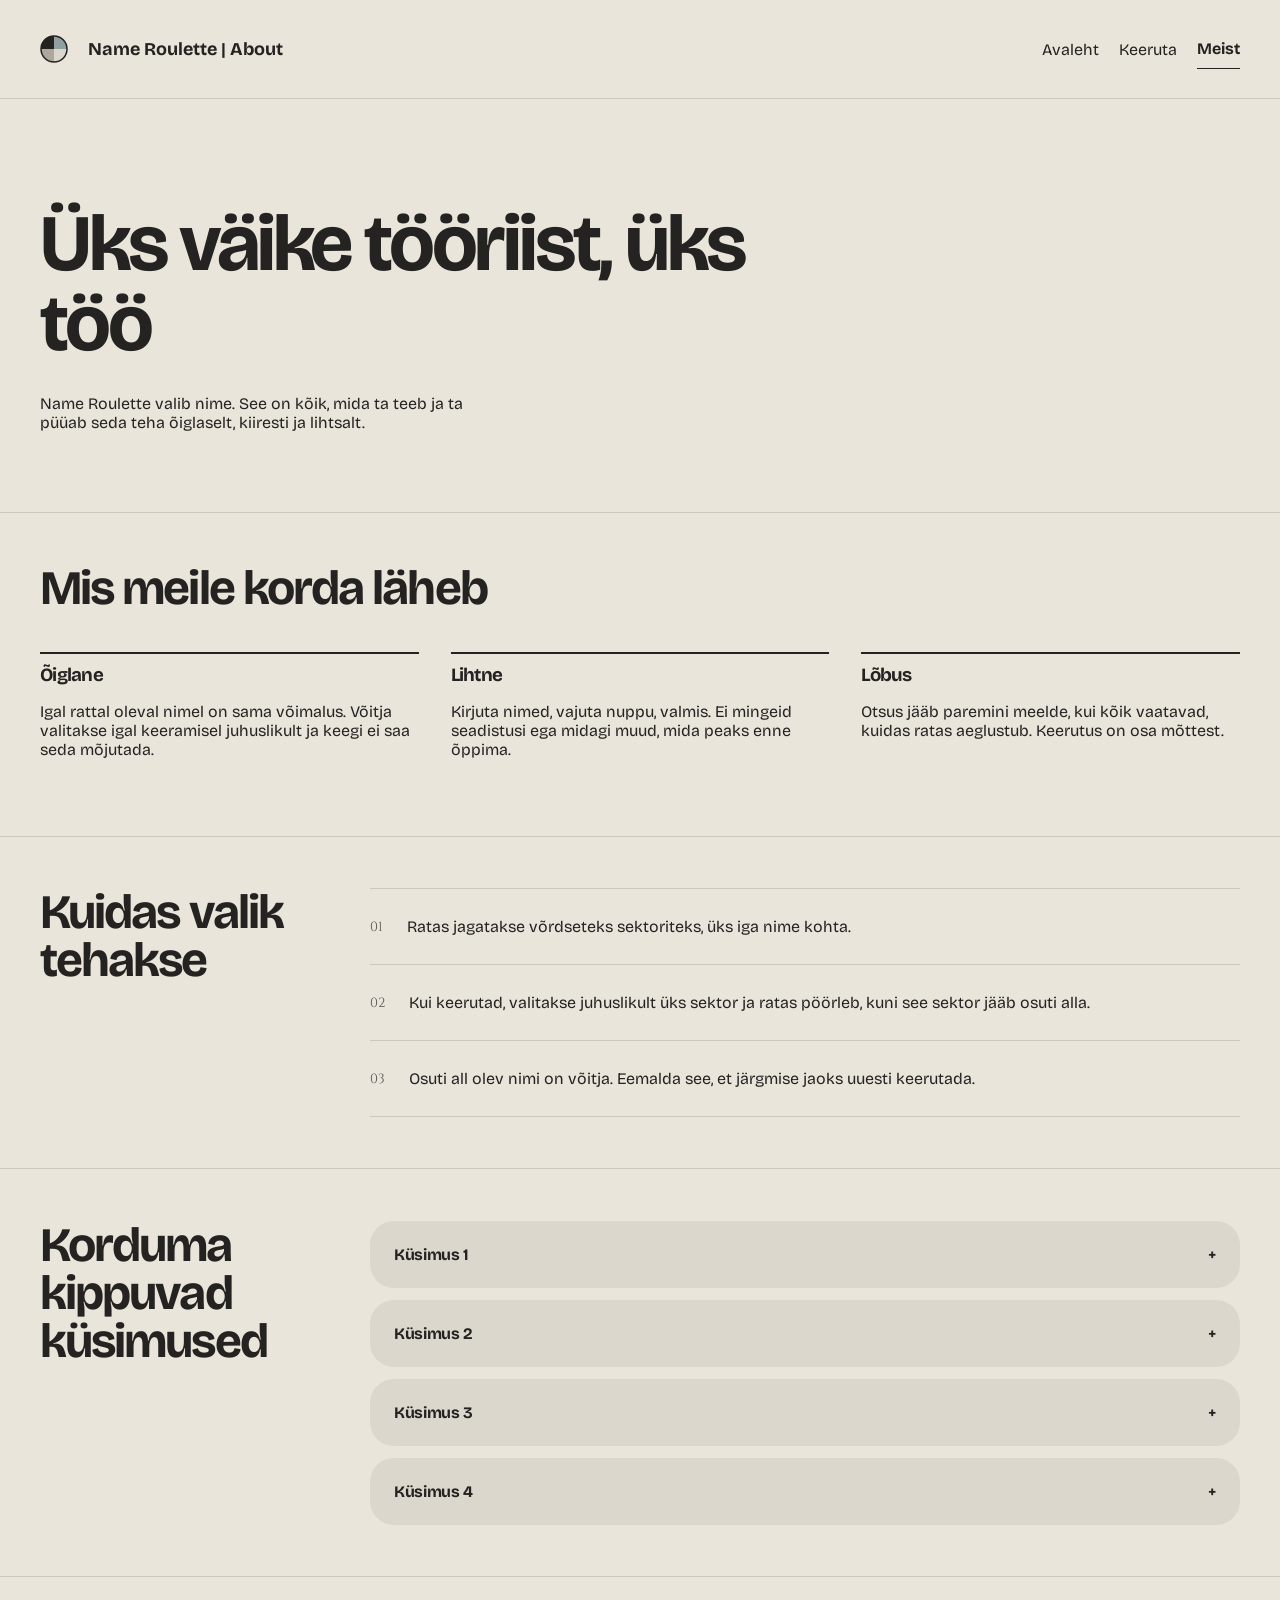
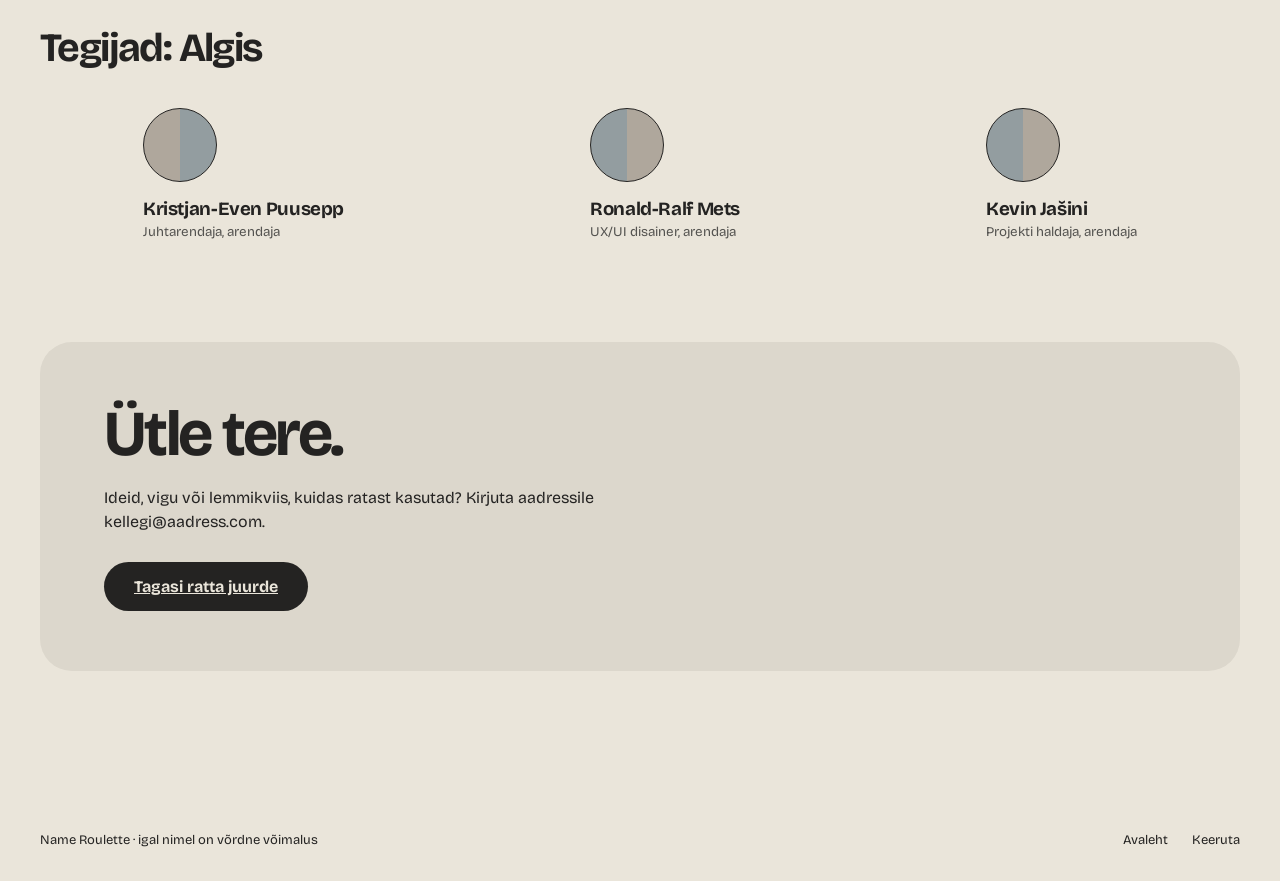
==== commit 9c65d223: "fix/ html vea parandus about.html" ====
--- a/public/about.html
+++ b/public/about.html
@@ -107,7 +107,7 @@
         <div class="contact-card">
             <h2>Ütle tere.</h2>
             <p>Ideid, vigu või lemmikviis, kuidas ratast kasutad? Kirjuta aadressile kellegi@aadress.com.</p>
-            <a href="/public/main.html"><button class="cta">Tagasi ratta juurde</button></a>
+            <a class="cta" href="/public/main.html">Tagasi ratta juurde</a>
         </div>
     </section>
     <footer>
